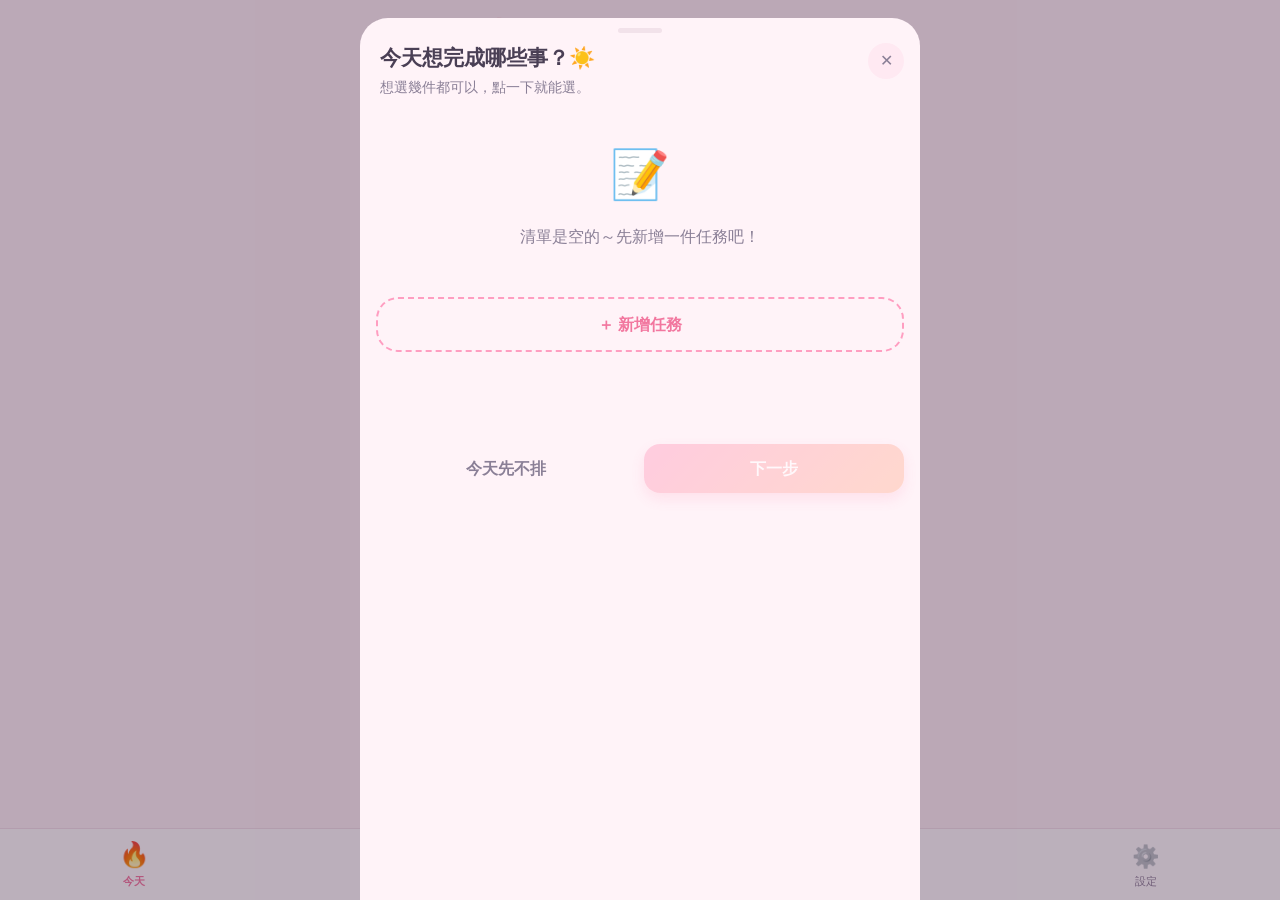
==== index.html @ 81d10139 "要拚要猛 v1.0：改善拖延症的 iPhone 主畫面小工具 - 每日規劃：昨日未完成處理、選任務、何時何地 - 2 分鐘起步動作、拆解步驟、截止日提醒 - 完成任務孵出 3D 動物（44 隻，四種稀" ====
<!doctype html>
<html lang="zh-Hant">
<head>
  <meta charset="utf-8">
  <meta name="viewport" content="width=device-width, initial-scale=1, viewport-fit=cover, user-scalable=no">
  <title>要拚要猛</title>
  <meta name="description" content="用科學方法打敗拖延，完成任務收集 3D 可愛動物">
  <meta name="theme-color" content="#FFF3F8" media="(prefers-color-scheme: light)">
  <meta name="theme-color" content="#221D2E" media="(prefers-color-scheme: dark)">
  <!-- 讓 iPhone「加入主畫面」後像 App 一樣全螢幕開啟 -->
  <meta name="apple-mobile-web-app-capable" content="yes">
  <meta name="mobile-web-app-capable" content="yes">
  <meta name="apple-mobile-web-app-title" content="要拚要猛">
  <meta name="apple-mobile-web-app-status-bar-style" content="default">
  <link rel="apple-touch-icon" href="icons/icon-180.png">
  <link rel="icon" type="image/png" href="icons/icon-192.png">
  <link rel="manifest" href="manifest.json">
  <link rel="stylesheet" href="css/style.css">
  <!-- import map：告訴瀏覽器 'three' 這個名字對應到哪個檔案 -->
  <script type="importmap">{ "imports": { "three": "./vendor/three/three.module.min.js" } }</script>
</head>
<body>
  <div id="app">
    <main id="view" class="view"></main>
    <nav class="tabbar" id="tabbar">
      <button data-tab="today" class="on"><span class="ti">🔥</span><span>今天</span></button>
      <button data-tab="list"><span class="ti">📋</span><span>清單</span></button>
      <button data-tab="calendar"><span class="ti">📅</span><span>月曆</span></button>
      <button data-tab="zoo"><span class="ti">🐾</span><span>圖鑑</span></button>
      <button data-tab="settings"><span class="ti">⚙️</span><span>設定</span></button>
    </nav>
  </div>
  <div id="sheet-root"></div>
  <div id="toast" class="toast" hidden></div>
  <noscript>請開啟 JavaScript 才能使用「要拚要猛」。</noscript>
  <script type="module" src="js/app.js"></script>
</body>
</html>
---- css/style.css ----
/* 要拚要猛 — 馬卡龍粉彩風 */
:root {
  --bg: #FFF3F8;
  --bg2: #FFE9F2;
  --card: #FFFFFF;
  --ink: #4A3F55;
  --ink2: #8A7F96;
  --line: #F2E2EA;
  --pink: #FF9EC1;
  --pink-d: #F2779F;
  --mint: #9FE3C8;
  --mint-d: #4FBF95;
  --butter: #FFE59A;
  --lav: #D3C2FF;
  --lav-d: #9C83F0;
  --sky: #AEDBFF;
  --peach: #FFC9A8;
  --warn: #FFD66B;
  --late: #FFAA80;
  --shadow: 0 6px 18px rgba(200, 120, 160, .14);
  --r: 22px;
  --safe-b: env(safe-area-inset-bottom, 0px);
  --safe-t: env(safe-area-inset-top, 0px);
  color-scheme: light;
}
@media (prefers-color-scheme: dark) {
  :root {
    --bg: #221D2E;
    --bg2: #2B2539;
    --card: #322B42;
    --ink: #F4ECFA;
    --ink2: #B6A9C6;
    --line: #413858;
    --shadow: 0 6px 18px rgba(0, 0, 0, .3);
    color-scheme: dark;
  }
}

* { box-sizing: border-box; -webkit-tap-highlight-color: transparent; }
html, body { margin: 0; height: 100%; }
body {
  background: var(--bg);
  color: var(--ink);
  font-family: -apple-system, BlinkMacSystemFont, "SF Pro Rounded", "PingFang TC", "Noto Sans TC", "Microsoft JhengHei", sans-serif;
  font-size: 16px;
  line-height: 1.45;
  -webkit-font-smoothing: antialiased;
  overscroll-behavior: none;
  -webkit-user-select: none; user-select: none;
}
input, textarea { -webkit-user-select: text; user-select: text; }
button { font: inherit; color: inherit; border: 0; background: none; cursor: pointer; padding: 0; }
input, textarea, select { font: inherit; color: var(--ink); }

#app { min-height: 100%; }
.view {
  padding: calc(var(--safe-t) + 14px) 16px calc(var(--safe-b) + 96px);
  max-width: 560px; margin: 0 auto;
  animation: fade .25s ease;
}
@keyframes fade { from { opacity: 0; transform: translateY(6px); } to { opacity: 1; transform: none; } }

/* ---------- 底部分頁 ---------- */
.tabbar {
  position: fixed; left: 0; right: 0; bottom: 0; z-index: 20;
  display: flex; justify-content: space-around;
  padding: 8px 8px calc(var(--safe-b) + 6px);
  background: color-mix(in srgb, var(--card) 88%, transparent);
  backdrop-filter: blur(14px); -webkit-backdrop-filter: blur(14px);
  border-top: 1px solid var(--line);
}
.tabbar button {
  flex: 1; display: flex; flex-direction: column; align-items: center; gap: 1px;
  font-size: 11px; color: var(--ink2); padding: 4px 0; border-radius: 14px;
  transition: transform .15s;
}
.tabbar .ti { font-size: 22px; filter: grayscale(.7); opacity: .7; transition: .2s; }
.tabbar button.on { color: var(--pink-d); font-weight: 700; }
.tabbar button.on .ti { filter: none; opacity: 1; transform: translateY(-2px) scale(1.12); }
.tabbar button:active { transform: scale(.92); }

/* ---------- 標題 ---------- */
.top { display: flex; align-items: center; justify-content: space-between; margin-bottom: 10px; }
.brand { font-size: 26px; font-weight: 900; letter-spacing: 1px; }
.brand .fire { display: inline-block; animation: flick 1.6s ease-in-out infinite; }
@keyframes flick { 50% { transform: scale(1.15) rotate(-6deg); } }
.date { color: var(--ink2); font-size: 14px; font-weight: 600; }
h2 { font-size: 19px; margin: 22px 4px 10px; display: flex; align-items: center; gap: 8px; }
h2 .sub { font-size: 13px; color: var(--ink2); font-weight: 600; }
.muted { color: var(--ink2); }
.small { font-size: 13px; }

/* ---------- 首頁夥伴 ---------- */
.hero {
  position: relative; height: 230px; border-radius: 28px; overflow: hidden;
  background:
    radial-gradient(circle at 30% 20%, rgba(255,255,255,.75), transparent 45%),
    linear-gradient(160deg, #FFE1EE 0%, #E7DDFF 55%, #D8F3EA 100%);
  box-shadow: var(--shadow);
}
@media (prefers-color-scheme: dark) {
  .hero { background: radial-gradient(circle at 30% 20%, rgba(255,255,255,.12), transparent 45%), linear-gradient(160deg, #4A3557 0%, #3A3460 55%, #2E4A4A 100%); }
}
.hero .stage-wrap { position: absolute; inset: 0; }
.stage-canvas { width: 100%; height: 100%; display: block; }
.hero .ground {
  position: absolute; left: 50%; bottom: 26px; width: 150px; height: 22px; transform: translateX(-50%);
  background: radial-gradient(ellipse, rgba(120, 80, 140, .22), transparent 70%);
}
.hero .pal-name {
  position: absolute; left: 14px; top: 12px; padding: 4px 12px; border-radius: 99px;
  background: rgba(255,255,255,.7); font-weight: 800; font-size: 14px; color: #4A3F55;
}
.hero .hud { position: absolute; right: 12px; top: 12px; display: flex; flex-direction: column; gap: 6px; align-items: flex-end; }
.pill {
  display: inline-flex; align-items: center; gap: 4px; padding: 4px 10px; border-radius: 99px;
  background: rgba(255,255,255,.75); font-size: 12px; font-weight: 800; color: #4A3F55;
}
.hero .fallback { position: absolute; inset: 0; display: grid; place-items: center; font-size: 90px; }
.mystery { text-align: center; color: #6c5a7c; }
.mystery .egg-mini { font-size: 72px; animation: wob 2.4s ease-in-out infinite; display: inline-block; }
.mystery p { margin: 4px 0 0; font-weight: 700; font-size: 14px; }
@keyframes wob { 0%,100% { transform: rotate(0); } 20% { transform: rotate(-8deg); } 40% { transform: rotate(7deg); } 60% { transform: rotate(-3deg); } }

/* ---------- 橫幅提醒 ---------- */
.banner {
  display: flex; gap: 10px; align-items: center; margin-top: 12px; padding: 12px 14px;
  border-radius: 18px; background: var(--card); box-shadow: var(--shadow); font-size: 14px; font-weight: 600;
}
.banner .bi { font-size: 22px; }
.banner.alarm { background: #FFF1C9; color: #6A5220; }
.banner.info { background: #E3F4FF; color: #2D5576; }
@media (prefers-color-scheme: dark) {
  .banner.alarm { background: #4E4228; color: #FFE7A8; }
  .banner.info { background: #263F55; color: #CBE7FF; }
}
.banner button { margin-left: auto; font-weight: 800; padding: 6px 12px; border-radius: 99px; background: rgba(255,255,255,.7); color: inherit; white-space: nowrap; }

/* ---------- 卡片 ---------- */
.card {
  background: var(--card); border-radius: var(--r); padding: 14px 16px; margin-bottom: 12px;
  box-shadow: var(--shadow); position: relative; border: 2px solid transparent;
}
.card.must { border-left: 6px solid var(--mint); }
.card.want { border-left: 6px solid var(--lav); }
.card.done { opacity: .7; }
.card.wiggle { animation: wiggle 1.2s ease-in-out 2; border-color: var(--warn); }
@keyframes wiggle { 0%,100% { transform: rotate(0); } 15% { transform: rotate(-1.6deg); } 30% { transform: rotate(1.6deg); } 45% { transform: rotate(-1deg); } 60% { transform: rotate(.6deg); } }
.card .row { display: flex; align-items: center; gap: 6px; flex-wrap: wrap; }
.card .title { font-size: 18px; font-weight: 800; margin: 6px 0 4px; word-break: break-word; }
.card.done .title { text-decoration: line-through; text-decoration-color: var(--pink); text-decoration-thickness: 2px; }
.card .meta { font-size: 13px; color: var(--ink2); display: flex; gap: 10px; flex-wrap: wrap; }
.card .more { position: absolute; right: 8px; top: 8px; width: 34px; height: 34px; border-radius: 50%; font-size: 18px; color: var(--ink2); }

.tag { font-size: 12px; font-weight: 800; padding: 2px 9px; border-radius: 99px; background: var(--bg2); }
.tag.must { background: #DDF6EC; color: #2F7F5F; }
.tag.want { background: #EEE7FF; color: #6A4FC8; }
.tag.soon { background: #FFF1C2; color: #8A6A10; }
.tag.urgent { background: #FFE0CF; color: #A2491E; }
.tag.late { background: #FFE0E8; color: #B03A64; }
.tag.ok { background: var(--bg2); color: var(--ink2); }
@media (prefers-color-scheme: dark) {
  .tag.must { background: #2C4A40; color: #A8EBD0; }
  .tag.want { background: #3D3462; color: #D5C8FF; }
  .tag.soon { background: #4C4223; color: #FFE7A0; }
  .tag.urgent { background: #4F3426; color: #FFC6A8; }
  .tag.late { background: #4F2C3A; color: #FFB8CF; }
}
.stars { color: #FFB800; font-size: 13px; letter-spacing: -1px; }
.stars .off { color: var(--line); }

.firststep {
  margin: 10px 0 6px; padding: 10px 12px; border-radius: 14px;
  background: linear-gradient(90deg, #FFF0F6, #FFF8E6); font-size: 15px; font-weight: 700; color: #6A4560;
}
@media (prefers-color-scheme: dark) { .firststep { background: linear-gradient(90deg, #45304A, #463F2E); color: #FFDDEB; } }
.firststep small { display: block; font-size: 11px; font-weight: 800; color: var(--pink-d); letter-spacing: 1px; }

.steps { list-style: none; margin: 8px 0 0; padding: 0; }
.steps li { display: flex; gap: 10px; align-items: center; padding: 6px 2px; font-size: 15px; }
.steps li.done span { text-decoration: line-through; color: var(--ink2); }
.check {
  width: 24px; height: 24px; border-radius: 8px; border: 2.5px solid var(--pink); flex: none;
  display: grid; place-items: center; font-size: 14px; color: #fff; transition: .15s;
}
.check.on { background: var(--pink); }

.hint { font-size: 13px; margin-top: 8px; padding: 8px 10px; border-radius: 12px; background: var(--bg2); color: var(--ink2); }

.actions { display: flex; gap: 8px; margin-top: 12px; }
.btn {
  flex: 1; padding: 13px 14px; border-radius: 16px; font-weight: 800; font-size: 16px;
  background: var(--bg2); color: var(--ink); transition: transform .12s, filter .12s; text-align: center;
}
.btn:active { transform: scale(.96); }
.btn:disabled { opacity: .45; }
.btn.go { background: linear-gradient(135deg, #FF9EC1, #FFB89A); color: #fff; box-shadow: 0 6px 14px rgba(255, 130, 170, .35); }
.btn.ok { background: linear-gradient(135deg, #7FDDB8, #8ECFFF); color: #fff; box-shadow: 0 6px 14px rgba(100, 200, 180, .35); }
.btn.lav { background: linear-gradient(135deg, #C2A8FF, #FFA8D6); color: #fff; }
.btn.ghost { background: transparent; color: var(--ink2); }
.btn.danger { background: #FFE0E8; color: #B03A64; }
.btn.small { flex: none; padding: 8px 14px; font-size: 14px; border-radius: 12px; }
.btn.block { display: block; width: 100%; }

.reward-mini { display: flex; align-items: center; gap: 8px; margin-top: 8px; font-size: 13px; color: var(--ink2); font-weight: 700; }
.reward-mini img { width: 40px; height: 40px; object-fit: contain; }

.empty { text-align: center; padding: 26px 16px; color: var(--ink2); }
.empty .big { font-size: 48px; }

.add-fab {
  display: flex; align-items: center; justify-content: center; gap: 6px; width: 100%; padding: 14px;
  border-radius: var(--r); border: 2.5px dashed var(--pink); color: var(--pink-d); font-weight: 800; font-size: 16px;
  background: transparent;
}
.add-fab:active { transform: scale(.98); }

.progress { height: 10px; border-radius: 99px; background: var(--bg2); overflow: hidden; margin: 2px 4px 12px; }
.progress i { display: block; height: 100%; background: linear-gradient(90deg, var(--pink), var(--butter), var(--mint)); border-radius: 99px; transition: width .5s; }

/* ---------- 分段選擇 ---------- */
.seg { display: flex; gap: 6px; background: var(--bg2); padding: 4px; border-radius: 16px; }
.seg button { flex: 1; padding: 9px 4px; border-radius: 12px; font-weight: 700; font-size: 14px; color: var(--ink2); }
.seg button.on { background: var(--card); color: var(--ink); box-shadow: 0 2px 8px rgba(0,0,0,.08); }
.seg button:disabled { opacity: .5; }

.chips { display: flex; flex-wrap: wrap; gap: 8px; }
.chip {
  padding: 8px 13px; border-radius: 99px; background: var(--bg2); font-size: 14px; font-weight: 700; color: var(--ink2);
  border: 2px solid transparent;
}
.chip.on { background: #FFE3EE; color: var(--pink-d); border-color: var(--pink); }
@media (prefers-color-scheme: dark) { .chip.on { background: #4F3044; } }

/* ---------- 表單 ---------- */
.field { margin-bottom: 16px; }
.field > label { display: block; font-weight: 800; font-size: 14px; margin: 0 4px 6px; }
.field > label .req { color: var(--pink-d); }
.field > label .opt { color: var(--ink2); font-weight: 600; font-size: 12px; }
.input {
  width: 100%; padding: 12px 14px; border-radius: 14px; border: 2px solid var(--line); background: var(--card);
  font-size: 16px; outline: none; -webkit-appearance: none; appearance: none;
}
.input:focus { border-color: var(--pink); }
.help { font-size: 12px; color: var(--ink2); margin: 6px 4px 0; }
.step-edit { display: flex; gap: 6px; margin-bottom: 6px; }
.step-edit .input { padding: 9px 12px; }
.step-edit button { width: 40px; border-radius: 12px; background: var(--bg2); }

/* ---------- 底部抽屜（Sheet） ---------- */
.sheet-back {
  position: fixed; inset: 0; z-index: 40; background: rgba(60, 30, 60, .35);
  animation: fadein .2s; display: flex; align-items: flex-end; justify-content: center;
}
@keyframes fadein { from { opacity: 0; } }
.sheet {
  width: 100%; max-width: 560px; max-height: calc(100% - var(--safe-t) - 18px); overflow: auto;
  background: var(--bg); border-radius: 28px 28px 0 0; padding: 10px 16px calc(var(--safe-b) + 20px);
  animation: up .28s cubic-bezier(.2, .9, .3, 1.15); -webkit-overflow-scrolling: touch;
}
.sheet.full { height: calc(100% - var(--safe-t) - 18px); }
@keyframes up { from { transform: translateY(100%); } }
.sheet .grab { width: 44px; height: 5px; border-radius: 9px; background: var(--line); margin: 0 auto 10px; }
.sheet h3 { font-size: 21px; margin: 4px 4px 4px; }
.sheet .lead { color: var(--ink2); margin: 0 4px 16px; font-size: 14px; }
.sheet .foot { position: sticky; bottom: calc(-1 * (var(--safe-b) + 20px)); padding: 12px 0 calc(var(--safe-b) + 20px); margin-bottom: calc(-1 * (var(--safe-b) + 20px)); background: linear-gradient(transparent, var(--bg) 30%); display: flex; gap: 8px; }
.sheet .close-x { float: right; width: 36px; height: 36px; border-radius: 50%; background: var(--bg2); font-size: 16px; color: var(--ink2); }

.pick {
  display: flex; align-items: center; gap: 12px; padding: 12px 14px; background: var(--card); border-radius: 18px;
  margin-bottom: 8px; box-shadow: var(--shadow); border: 2px solid transparent; width: 100%; text-align: left;
}
.pick.on { border-color: var(--pink); background: #FFF6FA; }
@media (prefers-color-scheme: dark) { .pick.on { background: #3E2F47; } }
.pick .pt { flex: 1; min-width: 0; }
.pick .pt b { display: block; font-size: 16px; word-break: break-word; }
.pick .pt span { font-size: 12px; color: var(--ink2); }

.plan-item { background: var(--card); border-radius: 20px; padding: 14px; margin-bottom: 12px; box-shadow: var(--shadow); }
.plan-item b { font-size: 16px; display: block; margin-bottom: 8px; }
.plan-item .time-in { width: auto; padding: 7px 10px; font-size: 14px; border-radius: 99px; }
.plan-item .where-in { margin-top: 10px; }

.review-item { background: var(--card); border-radius: 20px; padding: 14px; margin-bottom: 12px; box-shadow: var(--shadow); }
.review-item b { display: block; font-size: 16px; margin-bottom: 2px; }
.review-item .grid4 { display: grid; grid-template-columns: 1fr 1fr; gap: 8px; margin-top: 10px; }
.review-item .grid4 .btn { padding: 10px 6px; font-size: 14px; }

/* ---------- 開始（起步）畫面 ---------- */
.launch { text-align: center; padding: 10px 6px 0; }
.launch .rocket { font-size: 64px; animation: hover 1.8s ease-in-out infinite; display: inline-block; }
@keyframes hover { 50% { transform: translateY(-8px) rotate(-4deg); } }
.launch .only { font-size: 14px; font-weight: 800; color: var(--pink-d); margin-top: 6px; }
.launch .stepbig {
  font-size: 24px; font-weight: 900; margin: 12px 0 8px; padding: 18px 14px; border-radius: 22px;
  background: linear-gradient(135deg, #FFE6F0, #FFF4D6); color: #5A3A50; word-break: break-word;
}
@media (prefers-color-scheme: dark) { .launch .stepbig { background: linear-gradient(135deg, #4A3048, #4A4130); color: #FFE6F0; } }
.launch .soft { color: var(--ink2); font-size: 14px; margin: 0 0 16px; }

/* ---------- 獎勵（孵蛋）畫面 ---------- */
.reward {
  position: fixed; inset: 0; z-index: 60; display: flex; flex-direction: column; align-items: center; justify-content: center;
  background: radial-gradient(circle at 50% 40%, #FFF7FB 0%, #FFE3EF 45%, #E9DDFF 100%);
  padding: calc(var(--safe-t) + 20px) 20px calc(var(--safe-b) + 24px); text-align: center; animation: fadein .25s;
}
@media (prefers-color-scheme: dark) { .reward { background: radial-gradient(circle at 50% 40%, #4A3A5C 0%, #33294A 50%, #221D2E 100%); } }
.reward .r-title { font-size: 24px; font-weight: 900; margin: 0; min-height: 34px; }
.reward .r-sub { color: var(--ink2); font-weight: 700; margin: 4px 0 0; min-height: 22px; }
.reward .stage-box { position: relative; width: min(340px, 90vw); height: min(340px, 52vh); }
.reward .stage-box .stage-wrap { position: absolute; inset: 0; opacity: 0; transition: opacity .4s; }
.reward .stage-box .stage-wrap.show { opacity: 1; }
.badge { display: inline-block; padding: 4px 14px; border-radius: 99px; color: #fff; font-weight: 900; font-size: 14px; margin-top: 6px; }
.reward .new { color: #FF5E99; font-weight: 900; letter-spacing: 2px; }
.reward .info { min-height: 96px; }
.reward .sticker-note { margin-top: 10px; font-weight: 800; font-size: 15px; }
.reward .sticker-note .st { font-size: 34px; display: inline-block; animation: pop .5s cubic-bezier(.3, 1.8, .5, 1); vertical-align: middle; }
.reward .btn { max-width: 300px; width: 100%; margin-top: 14px; flex: none; }
.reward .hidden { visibility: hidden; }

.egg {
  position: absolute; left: 50%; top: 50%; width: 130px; height: 165px; margin: -82px 0 0 -65px;
  border-radius: 50% 50% 50% 50% / 60% 60% 40% 40%;
  background: radial-gradient(circle at 35% 30%, #fff 0 12%, transparent 13%), var(--egg, #ddd);
  box-shadow: inset -12px -16px 0 rgba(0,0,0,.08), 0 18px 30px rgba(120, 60, 120, .25);
  animation: eggwob 1.7s ease-in-out forwards;
}
.egg::after {
  content: ''; position: absolute; left: 0; right: 0; top: 46%; height: 18px;
  background: repeating-linear-gradient(135deg, rgba(255,255,255,.55) 0 10px, transparent 10px 20px);
}
.egg.hatch { animation: hatch .45s ease-in forwards; }
@keyframes eggwob {
  0% { transform: scale(.4); } 15% { transform: scale(1.05); } 25% { transform: scale(1) rotate(0); }
  40% { transform: rotate(-10deg); } 50% { transform: rotate(10deg); } 60% { transform: rotate(-14deg); }
  70% { transform: rotate(14deg); } 80% { transform: rotate(-18deg) scale(1.05); } 90% { transform: rotate(18deg) scale(1.08); } 100% { transform: rotate(0) scale(1.12); }
}
@keyframes hatch { to { transform: scale(1.8); opacity: 0; filter: brightness(2.4); } }
.flash { position: absolute; inset: -40px; border-radius: 50%; background: radial-gradient(circle, #fff, transparent 65%); animation: flash .7s ease-out forwards; pointer-events: none; }
@keyframes flash { from { opacity: 1; transform: scale(.3); } to { opacity: 0; transform: scale(1.4); } }
@keyframes pop { from { transform: scale(0) rotate(-30deg); } to { transform: scale(1) rotate(0); } }

.confetti { position: fixed; inset: 0; pointer-events: none; overflow: hidden; z-index: 61; }
.confetti i { position: absolute; top: -20px; width: 10px; height: 14px; border-radius: 3px; animation: fall linear forwards; }
@keyframes fall { to { transform: translateY(110vh) rotate(720deg); } }

/* ---------- 月曆 ---------- */
.cal-head { display: flex; align-items: center; justify-content: space-between; margin: 4px 0 12px; }
.cal-head h1 { font-size: 22px; margin: 0; }
.cal-head button { width: 40px; height: 40px; border-radius: 50%; background: var(--card); box-shadow: var(--shadow); font-size: 18px; }
.stat-row { display: grid; grid-template-columns: repeat(3, 1fr); gap: 8px; margin-bottom: 12px; }
.stat { background: var(--card); border-radius: 18px; padding: 10px; text-align: center; box-shadow: var(--shadow); }
.stat b { display: block; font-size: 22px; }
.stat span { font-size: 12px; color: var(--ink2); font-weight: 700; }
.cal { background: var(--card); border-radius: 24px; padding: 12px 8px; box-shadow: var(--shadow); }
.cal .wk, .cal .grid { display: grid; grid-template-columns: repeat(7, 1fr); gap: 4px; }
.cal .wk div { text-align: center; font-size: 12px; font-weight: 800; color: var(--ink2); padding-bottom: 6px; }
.cal .cell {
  aspect-ratio: 1 / 1.12; border-radius: 14px; background: var(--bg); position: relative; display: flex;
  flex-direction: column; align-items: center; justify-content: center; font-size: 12px; color: var(--ink2);
}
.cal .cell.blank { background: transparent; }
.cal .cell .n { position: absolute; top: 3px; left: 6px; font-weight: 800; font-size: 11px; }
.cal .cell .st { font-size: 26px; margin-top: 8px; filter: drop-shadow(0 0 1.5px #fff) drop-shadow(0 2px 2px rgba(0,0,0,.15)); transform: rotate(-8deg); }
.cal .cell.has { background: #FFF0F6; }
@media (prefers-color-scheme: dark) { .cal .cell.has { background: #3E2F47; } }
.cal .cell.today { box-shadow: inset 0 0 0 2.5px var(--pink); }
.cal .cell.sel { background: #FFE0EC; }
@media (prefers-color-scheme: dark) { .cal .cell.sel { background: #5A3A55; } }
.cal .cell.future { opacity: .45; }
.day-detail { margin-top: 14px; }
.done-row { display: flex; align-items: center; gap: 10px; background: var(--card); border-radius: 16px; padding: 8px 12px; margin-bottom: 8px; box-shadow: var(--shadow); }
.done-row img { width: 46px; height: 46px; object-fit: contain; }
.done-row b { font-size: 15px; }

/* ---------- 圖鑑 ---------- */
.zoo-top { display: grid; grid-template-columns: 1fr 1fr; gap: 10px; margin-bottom: 6px; }
.box { background: var(--card); border-radius: 20px; padding: 12px 14px; box-shadow: var(--shadow); }
.box .k { font-size: 12px; color: var(--ink2); font-weight: 800; }
.box .v { font-size: 22px; font-weight: 900; }
.box .lg { font-size: 16px; letter-spacing: 1px; }
.ex-row { display: flex; gap: 8px; margin-top: 10px; }
.ex-row .btn { padding: 10px 6px; font-size: 13px; }
.rar-title { display: flex; align-items: center; gap: 8px; margin: 22px 4px 10px; font-weight: 900; font-size: 17px; }
.rar-title .dot { width: 12px; height: 12px; border-radius: 50%; }
.rar-title .cnt { font-size: 13px; color: var(--ink2); font-weight: 700; }
.zoo-grid { display: grid; grid-template-columns: repeat(3, 1fr); gap: 10px; }
.mon {
  background: var(--card); border-radius: 20px; padding: 6px 6px 8px; text-align: center; box-shadow: var(--shadow);
  border: 2.5px solid transparent; position: relative;
}
.mon .pic { aspect-ratio: 1; display: grid; place-items: center; border-radius: 16px; background: var(--bg); overflow: hidden; }
.mon img { width: 100%; height: 100%; object-fit: contain; }
.mon.locked img { filter: brightness(0) opacity(.18); }
@media (prefers-color-scheme: dark) { .mon.locked img { filter: brightness(0) invert(1) opacity(.12); } }
.mon .nm { font-size: 12px; font-weight: 800; margin-top: 4px; white-space: nowrap; overflow: hidden; text-overflow: ellipsis; }
.mon .ct { position: absolute; right: 6px; top: 6px; font-size: 11px; font-weight: 900; padding: 1px 7px; border-radius: 99px; background: rgba(255,255,255,.85); color: #6a5a7a; }
.mon .fav { position: absolute; left: 6px; top: 4px; font-size: 16px; }
.mon.rare { border-color: #CDE8FF; }
.mon.epic { border-color: #E3D6FF; }
.mon.legend { border-color: #FFE7A0; background: linear-gradient(160deg, var(--card), #FFF6D8); }
@media (prefers-color-scheme: dark) { .mon.legend { background: linear-gradient(160deg, var(--card), #4A4230); } .mon.rare { border-color: #33506A; } .mon.epic { border-color: #4A3F72; } .mon.legend { border-color: #6F5E2A; } }
.mon .spin { width: 28px; height: 28px; border-radius: 50%; border: 3px solid var(--line); border-top-color: var(--pink); animation: spin 1s linear infinite; }
@keyframes spin { to { transform: rotate(360deg); } }

.viewer-stage { position: relative; height: 330px; border-radius: 26px; overflow: hidden; background: linear-gradient(160deg, #FFE1EE 0%, #E7DDFF 55%, #D8F3EA 100%); }
@media (prefers-color-scheme: dark) { .viewer-stage { background: linear-gradient(160deg, #4A3557 0%, #3A3460 55%, #2E4A4A 100%); } }
.viewer-stage .drag-hint { position: absolute; bottom: 10px; left: 0; right: 0; text-align: center; font-size: 12px; color: #7a6a8a; font-weight: 700; pointer-events: none; }

/* ---------- 設定 ---------- */
.set-group { background: var(--card); border-radius: 22px; box-shadow: var(--shadow); overflow: hidden; margin-bottom: 14px; }
.set-row { display: flex; align-items: center; gap: 12px; padding: 14px 16px; border-bottom: 1px solid var(--line); width: 100%; text-align: left; }
.set-row:last-child { border-bottom: 0; }
.set-row .si { font-size: 22px; }
.set-row .st { flex: 1; }
.set-row .st b { display: block; }
.set-row .st span { font-size: 12px; color: var(--ink2); }
.set-row.danger b { color: #C9416F; }
.about { font-size: 14px; color: var(--ink2); padding: 4px 6px; }
.about h4 { color: var(--ink); margin: 14px 0 4px; font-size: 15px; }
.about p { margin: 0 0 8px; }

/* ---------- 提示訊息 ---------- */
.toast {
  position: fixed; left: 50%; top: calc(var(--safe-t) + 12px); transform: translateX(-50%); z-index: 70;
  background: #4A3F55; color: #fff; padding: 11px 16px; border-radius: 99px; font-weight: 700; font-size: 14px;
  display: flex; align-items: center; gap: 12px; box-shadow: 0 8px 20px rgba(0,0,0,.2); max-width: calc(100% - 32px);
  animation: toastin .25s cubic-bezier(.2, .9, .3, 1.3);
}
.toast button { color: #FFC2DA; font-weight: 900; white-space: nowrap; }
@keyframes toastin { from { transform: translate(-50%, -20px); opacity: 0; } }
.toast[hidden] { display: none; }

@media (prefers-reduced-motion: reduce) {
  *, *::before, *::after { animation-duration: .01ms !important; animation-iteration-count: 1 !important; transition: none !important; }
}
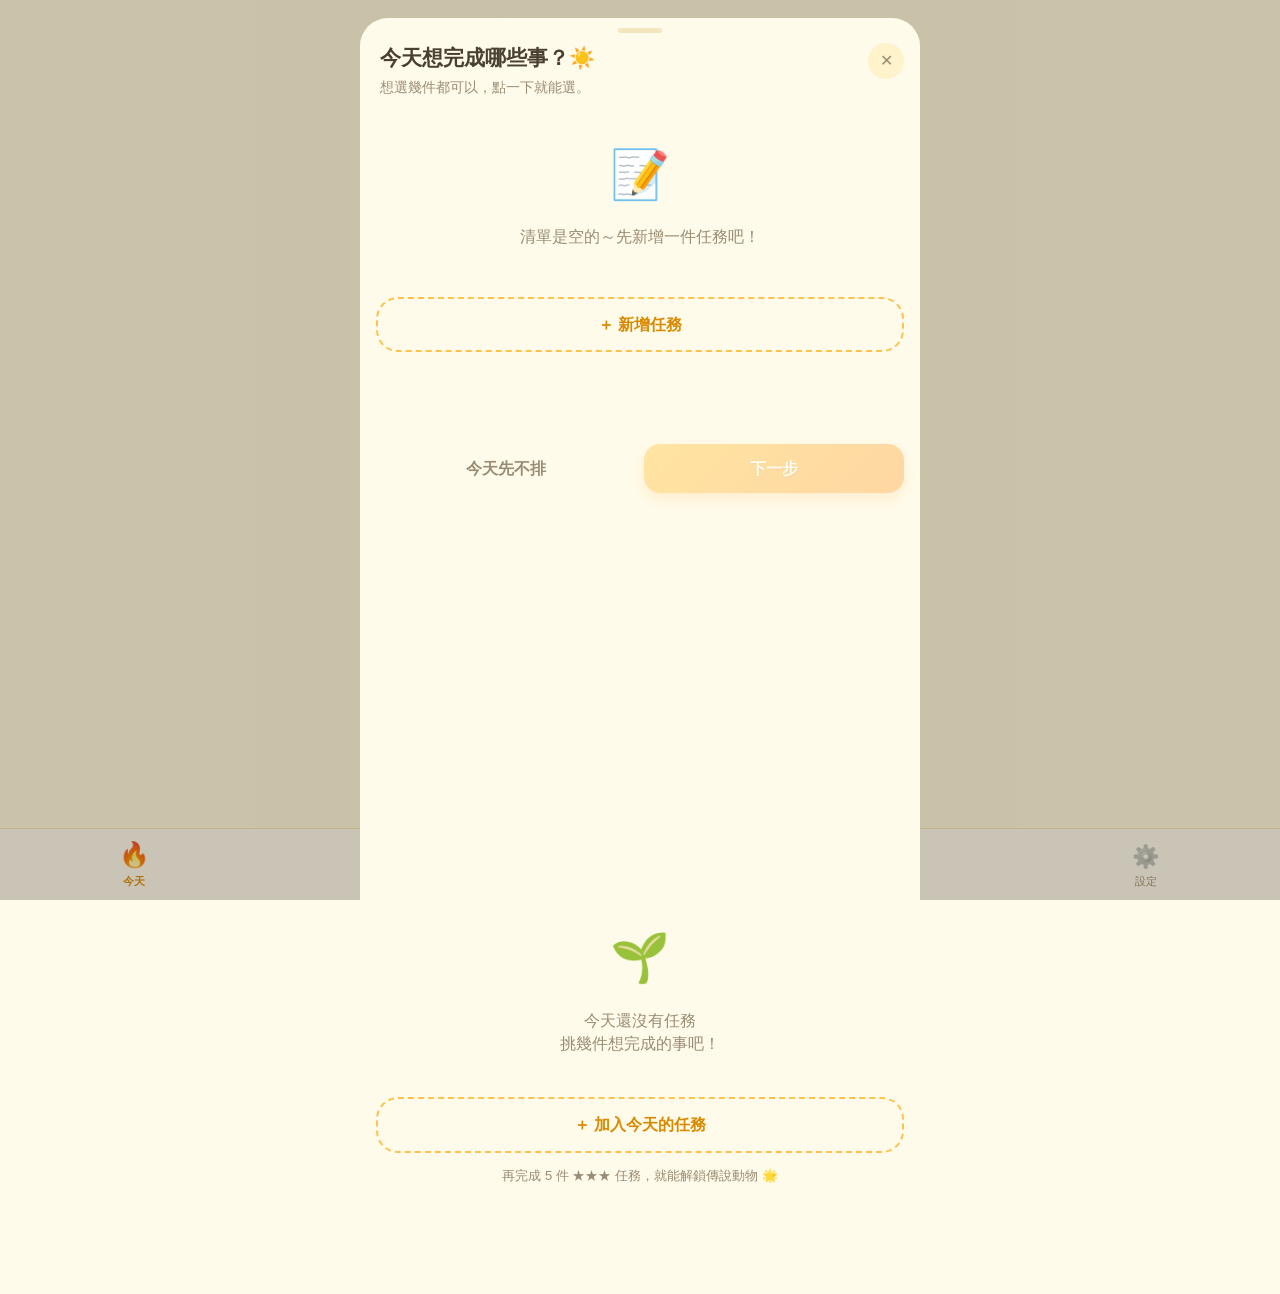
==== commit c9bc0e58: "要拚要猛 v2.1：清單拖曳排序、滑動刪除、淡黃白配色 - 清單：長按拖曳調整順序、向左滑露出刪除按鈕（滑到底直接刪除），可復原 - 「必須做」改用 ‼️、「想做」改用 👍；時間不再加圖示；起步動作改" ====
--- a/index.html
+++ b/index.html
@@ -5,8 +5,8 @@
   <meta name="viewport" content="width=device-width, initial-scale=1, viewport-fit=cover, user-scalable=no">
   <title>要拚要猛</title>
   <meta name="description" content="用科學方法打敗拖延，完成任務收集 3D 可愛動物">
-  <meta name="theme-color" content="#FFF3F8" media="(prefers-color-scheme: light)">
-  <meta name="theme-color" content="#221D2E" media="(prefers-color-scheme: dark)">
+  <meta name="theme-color" content="#FFFBEA">
+  <meta name="color-scheme" content="light only">
   <!-- 讓 iPhone「加入主畫面」後像 App 一樣全螢幕開啟 -->
   <meta name="apple-mobile-web-app-capable" content="yes">
   <meta name="mobile-web-app-capable" content="yes">
--- a/css/style.css
+++ b/css/style.css
@@ -1,13 +1,13 @@
 /* 要拚要猛 — 馬卡龍粉彩風 */
 :root {
-  --bg: #FFF3F8;
-  --bg2: #FFE9F2;
+  --bg: #FFFBEA;
+  --bg2: #FFF3CC;
   --card: #FFFFFF;
-  --ink: #4A3F55;
-  --ink2: #8A7F96;
-  --line: #F2E2EA;
-  --pink: #FF9EC1;
-  --pink-d: #F2779F;
+  --ink: #4A4032;
+  --ink2: #9A8C73;
+  --line: #F3E6BF;
+  --pink: #FFC24D;
+  --pink-d: #D98A00;
   --mint: #9FE3C8;
   --mint-d: #4FBF95;
   --butter: #FFE59A;
@@ -17,23 +17,11 @@
   --peach: #FFC9A8;
   --warn: #FFD66B;
   --late: #FFAA80;
-  --shadow: 0 6px 18px rgba(200, 120, 160, .14);
+  --shadow: 0 6px 18px rgba(190, 150, 50, .14);
   --r: 22px;
   --safe-b: env(safe-area-inset-bottom, 0px);
   --safe-t: env(safe-area-inset-top, 0px);
   color-scheme: light;
-}
-@media (prefers-color-scheme: dark) {
-  :root {
-    --bg: #221D2E;
-    --bg2: #2B2539;
-    --card: #322B42;
-    --ink: #F4ECFA;
-    --ink2: #B6A9C6;
-    --line: #413858;
-    --shadow: 0 6px 18px rgba(0, 0, 0, .3);
-    color-scheme: dark;
-  }
 }
 
 * { box-sizing: border-box; -webkit-tap-highlight-color: transparent; }
@@ -94,18 +82,15 @@
 .hero {
   position: relative; height: 230px; border-radius: 28px; overflow: hidden;
   background:
-    radial-gradient(circle at 30% 20%, rgba(255,255,255,.75), transparent 45%),
-    linear-gradient(160deg, #FFE1EE 0%, #E7DDFF 55%, #D8F3EA 100%);
+    radial-gradient(circle at 30% 20%, rgba(255,255,255,.9), transparent 45%),
+    linear-gradient(160deg, #FFF4C9 0%, #FFFFFF 55%, #FFEFB8 100%);
   box-shadow: var(--shadow);
-}
-@media (prefers-color-scheme: dark) {
-  .hero { background: radial-gradient(circle at 30% 20%, rgba(255,255,255,.12), transparent 45%), linear-gradient(160deg, #4A3557 0%, #3A3460 55%, #2E4A4A 100%); }
 }
 .hero .stage-wrap { position: absolute; inset: 0; }
 .stage-canvas { width: 100%; height: 100%; display: block; }
 .hero .ground {
   position: absolute; left: 50%; bottom: 26px; width: 150px; height: 22px; transform: translateX(-50%);
-  background: radial-gradient(ellipse, rgba(120, 80, 140, .22), transparent 70%);
+  background: radial-gradient(ellipse, rgba(140, 110, 40, .22), transparent 70%);
 }
 .hero .pal-name {
   position: absolute; left: 14px; top: 12px; padding: 4px 12px; border-radius: 99px;
@@ -117,7 +102,7 @@
   background: rgba(255,255,255,.75); font-size: 12px; font-weight: 800; color: #4A3F55;
 }
 .hero .fallback { position: absolute; inset: 0; display: grid; place-items: center; font-size: 90px; }
-.mystery { text-align: center; color: #6c5a7c; }
+.mystery { text-align: center; color: #7A6A4A; }
 .mystery .egg-mini { font-size: 72px; animation: wob 2.4s ease-in-out infinite; display: inline-block; }
 .mystery p { margin: 4px 0 0; font-weight: 700; font-size: 14px; }
 @keyframes wob { 0%,100% { transform: rotate(0); } 20% { transform: rotate(-8deg); } 40% { transform: rotate(7deg); } 60% { transform: rotate(-3deg); } }
@@ -130,10 +115,6 @@
 .banner .bi { font-size: 22px; }
 .banner.alarm { background: #FFF1C9; color: #6A5220; }
 .banner.info { background: #E3F4FF; color: #2D5576; }
-@media (prefers-color-scheme: dark) {
-  .banner.alarm { background: #4E4228; color: #FFE7A8; }
-  .banner.info { background: #263F55; color: #CBE7FF; }
-}
 .banner button { margin-left: auto; font-weight: 800; padding: 6px 12px; border-radius: 99px; background: rgba(255,255,255,.7); color: inherit; white-space: nowrap; }
 
 /* ---------- 卡片 ---------- */
@@ -159,21 +140,13 @@
 .tag.urgent { background: #FFE0CF; color: #A2491E; }
 .tag.late { background: #FFE0E8; color: #B03A64; }
 .tag.ok { background: var(--bg2); color: var(--ink2); }
-@media (prefers-color-scheme: dark) {
-  .tag.must { background: #2C4A40; color: #A8EBD0; }
-  .tag.want { background: #3D3462; color: #D5C8FF; }
-  .tag.soon { background: #4C4223; color: #FFE7A0; }
-  .tag.urgent { background: #4F3426; color: #FFC6A8; }
-  .tag.late { background: #4F2C3A; color: #FFB8CF; }
-}
 .stars { color: #FFB800; font-size: 13px; letter-spacing: -1px; }
 .stars .off { color: var(--line); }
 
 .firststep {
   margin: 10px 0 6px; padding: 10px 12px; border-radius: 14px;
-  background: linear-gradient(90deg, #FFF0F6, #FFF8E6); font-size: 15px; font-weight: 700; color: #6A4560;
-}
-@media (prefers-color-scheme: dark) { .firststep { background: linear-gradient(90deg, #45304A, #463F2E); color: #FFDDEB; } }
+  background: linear-gradient(90deg, #FFF6D6, #FFFDF4); font-size: 15px; font-weight: 700; color: #6A5020;
+}
 .firststep small { display: block; font-size: 11px; font-weight: 800; color: var(--pink-d); letter-spacing: 1px; }
 
 .steps { list-style: none; margin: 8px 0 0; padding: 0; }
@@ -194,9 +167,9 @@
 }
 .btn:active { transform: scale(.96); }
 .btn:disabled { opacity: .45; }
-.btn.go { background: linear-gradient(135deg, #FF9EC1, #FFB89A); color: #fff; box-shadow: 0 6px 14px rgba(255, 130, 170, .35); }
+.btn.go { background: linear-gradient(135deg, #FFC94D, #FFA94D); color: #fff; box-shadow: 0 6px 14px rgba(255, 170, 60, .35); text-shadow: 0 1px 2px rgba(150, 90, 0, .25); }
 .btn.ok { background: linear-gradient(135deg, #7FDDB8, #8ECFFF); color: #fff; box-shadow: 0 6px 14px rgba(100, 200, 180, .35); }
-.btn.lav { background: linear-gradient(135deg, #C2A8FF, #FFA8D6); color: #fff; }
+.btn.lav { background: linear-gradient(135deg, #FFE08A, #FFC46B); color: #6A4A10; }
 .btn.ghost { background: transparent; color: var(--ink2); }
 .btn.danger { background: #FFE0E8; color: #B03A64; }
 .btn.small { flex: none; padding: 8px 14px; font-size: 14px; border-radius: 12px; }
@@ -229,8 +202,7 @@
   padding: 8px 13px; border-radius: 99px; background: var(--bg2); font-size: 14px; font-weight: 700; color: var(--ink2);
   border: 2px solid transparent;
 }
-.chip.on { background: #FFE3EE; color: var(--pink-d); border-color: var(--pink); }
-@media (prefers-color-scheme: dark) { .chip.on { background: #4F3044; } }
+.chip.on { background: #FFF0C2; color: var(--pink-d); border-color: var(--pink); }
 
 /* ---------- 表單 ---------- */
 .field { margin-bottom: 16px; }
@@ -249,7 +221,7 @@
 
 /* ---------- 底部抽屜（Sheet） ---------- */
 .sheet-back {
-  position: fixed; inset: 0; z-index: 40; background: rgba(60, 30, 60, .35);
+  position: fixed; inset: 0; z-index: 40; background: rgba(80, 60, 20, .3);
   animation: fadein .2s; display: flex; align-items: flex-end; justify-content: center;
 }
 @keyframes fadein { from { opacity: 0; } }
@@ -270,8 +242,7 @@
   display: flex; align-items: center; gap: 12px; padding: 12px 14px; background: var(--card); border-radius: 18px;
   margin-bottom: 8px; box-shadow: var(--shadow); border: 2px solid transparent; width: 100%; text-align: left;
 }
-.pick.on { border-color: var(--pink); background: #FFF6FA; }
-@media (prefers-color-scheme: dark) { .pick.on { background: #3E2F47; } }
+.pick.on { border-color: var(--pink); background: #FFFAE6; }
 .pick .pt { flex: 1; min-width: 0; }
 .pick .pt b { display: block; font-size: 16px; word-break: break-word; }
 .pick .pt span { font-size: 12px; color: var(--ink2); }
@@ -293,18 +264,16 @@
 .launch .only { font-size: 14px; font-weight: 800; color: var(--pink-d); margin-top: 6px; }
 .launch .stepbig {
   font-size: 24px; font-weight: 900; margin: 12px 0 8px; padding: 18px 14px; border-radius: 22px;
-  background: linear-gradient(135deg, #FFE6F0, #FFF4D6); color: #5A3A50; word-break: break-word;
-}
-@media (prefers-color-scheme: dark) { .launch .stepbig { background: linear-gradient(135deg, #4A3048, #4A4130); color: #FFE6F0; } }
+  background: linear-gradient(135deg, #FFF0B8, #FFFBEA); color: #5A4520; word-break: break-word;
+}
 .launch .soft { color: var(--ink2); font-size: 14px; margin: 0 0 16px; }
 
 /* ---------- 獎勵（孵蛋）畫面 ---------- */
 .reward {
   position: fixed; inset: 0; z-index: 60; display: flex; flex-direction: column; align-items: center; justify-content: center;
-  background: radial-gradient(circle at 50% 40%, #FFF7FB 0%, #FFE3EF 45%, #E9DDFF 100%);
+  background: radial-gradient(circle at 50% 40%, #FFFFFF 0%, #FFF6D6 45%, #FFE6A0 100%);
   padding: calc(var(--safe-t) + 20px) 20px calc(var(--safe-b) + 24px); text-align: center; animation: fadein .25s;
 }
-@media (prefers-color-scheme: dark) { .reward { background: radial-gradient(circle at 50% 40%, #4A3A5C 0%, #33294A 50%, #221D2E 100%); } }
 .reward .r-title { font-size: 24px; font-weight: 900; margin: 0; min-height: 34px; }
 .reward .r-sub { color: var(--ink2); font-weight: 700; margin: 4px 0 0; min-height: 22px; }
 .reward .stage-box { position: relative; width: min(340px, 90vw); height: min(340px, 52vh); }
@@ -362,11 +331,9 @@
 .cal .cell.blank { background: transparent; }
 .cal .cell .n { position: absolute; top: 3px; left: 6px; font-weight: 800; font-size: 11px; }
 .cal .cell .st { font-size: 26px; margin-top: 8px; filter: drop-shadow(0 0 1.5px #fff) drop-shadow(0 2px 2px rgba(0,0,0,.15)); transform: rotate(-8deg); }
-.cal .cell.has { background: #FFF0F6; }
-@media (prefers-color-scheme: dark) { .cal .cell.has { background: #3E2F47; } }
+.cal .cell.has { background: #FFF6D6; }
 .cal .cell.today { box-shadow: inset 0 0 0 2.5px var(--pink); }
-.cal .cell.sel { background: #FFE0EC; }
-@media (prefers-color-scheme: dark) { .cal .cell.sel { background: #5A3A55; } }
+.cal .cell.sel { background: #FFEDB3; }
 .cal .cell.future { opacity: .45; }
 .day-detail { margin-top: 14px; }
 .done-row { display: flex; align-items: center; gap: 10px; background: var(--card); border-radius: 16px; padding: 8px 12px; margin-bottom: 8px; box-shadow: var(--shadow); }
@@ -392,19 +359,16 @@
 .mon .pic { aspect-ratio: 1; display: grid; place-items: center; border-radius: 16px; background: var(--bg); overflow: hidden; }
 .mon img { width: 100%; height: 100%; object-fit: contain; }
 .mon.locked img { filter: brightness(0) opacity(.18); }
-@media (prefers-color-scheme: dark) { .mon.locked img { filter: brightness(0) invert(1) opacity(.12); } }
 .mon .nm { font-size: 12px; font-weight: 800; margin-top: 4px; white-space: nowrap; overflow: hidden; text-overflow: ellipsis; }
 .mon .ct { position: absolute; right: 6px; top: 6px; font-size: 11px; font-weight: 900; padding: 1px 7px; border-radius: 99px; background: rgba(255,255,255,.85); color: #6a5a7a; }
 .mon .fav { position: absolute; left: 6px; top: 4px; font-size: 16px; }
 .mon.rare { border-color: #CDE8FF; }
 .mon.epic { border-color: #E3D6FF; }
 .mon.legend { border-color: #FFE7A0; background: linear-gradient(160deg, var(--card), #FFF6D8); }
-@media (prefers-color-scheme: dark) { .mon.legend { background: linear-gradient(160deg, var(--card), #4A4230); } .mon.rare { border-color: #33506A; } .mon.epic { border-color: #4A3F72; } .mon.legend { border-color: #6F5E2A; } }
 .mon .spin { width: 28px; height: 28px; border-radius: 50%; border: 3px solid var(--line); border-top-color: var(--pink); animation: spin 1s linear infinite; }
 @keyframes spin { to { transform: rotate(360deg); } }
 
-.viewer-stage { position: relative; height: 330px; border-radius: 26px; overflow: hidden; background: linear-gradient(160deg, #FFE1EE 0%, #E7DDFF 55%, #D8F3EA 100%); }
-@media (prefers-color-scheme: dark) { .viewer-stage { background: linear-gradient(160deg, #4A3557 0%, #3A3460 55%, #2E4A4A 100%); } }
+.viewer-stage { position: relative; height: 330px; border-radius: 26px; overflow: hidden; background: linear-gradient(160deg, #FFF4C9 0%, #FFFFFF 55%, #FFEFB8 100%); }
 .viewer-stage .drag-hint { position: absolute; bottom: 10px; left: 0; right: 0; text-align: center; font-size: 12px; color: #7a6a8a; font-weight: 700; pointer-events: none; }
 
 /* ---------- 設定 ---------- */
@@ -423,14 +387,60 @@
 /* ---------- 提示訊息 ---------- */
 .toast {
   position: fixed; left: 50%; top: calc(var(--safe-t) + 12px); transform: translateX(-50%); z-index: 70;
-  background: #4A3F55; color: #fff; padding: 11px 16px; border-radius: 99px; font-weight: 700; font-size: 14px;
+  background: #5A4A30; color: #fff; padding: 11px 16px; border-radius: 99px; font-weight: 700; font-size: 14px;
   display: flex; align-items: center; gap: 12px; box-shadow: 0 8px 20px rgba(0,0,0,.2); max-width: calc(100% - 32px);
   animation: toastin .25s cubic-bezier(.2, .9, .3, 1.3);
 }
-.toast button { color: #FFC2DA; font-weight: 900; white-space: nowrap; }
+.toast button { color: #FFE08A; font-weight: 900; white-space: nowrap; }
 @keyframes toastin { from { transform: translate(-50%, -20px); opacity: 0; } }
 .toast[hidden] { display: none; }
 
 @media (prefers-reduced-motion: reduce) {
   *, *::before, *::after { animation-duration: .01ms !important; animation-iteration-count: 1 !important; transition: none !important; }
 }
+
+/* ---------- 每日習慣 ---------- */
+.card.habit.water { border-left: 6px solid var(--sky); }
+.card.habit.ex { border-left: 6px solid var(--peach); }
+.card.habit.hdone { background: linear-gradient(135deg, var(--card) 60%, #F1FAFF); }
+.card.habit.ex.hdone { background: linear-gradient(135deg, var(--card) 60%, #FFF6EC); }
+.card.habit .title small { font-size: 14px; font-weight: 700; }
+.tag.water { background: #DDF0FF; color: #2D6A9C; }
+.tag.ex { background: #FFE9D6; color: #A2561E; }
+.wbar { height: 12px; border-radius: 99px; background: var(--bg2); overflow: hidden; margin: 4px 0 12px; }
+.wbar i { display: block; height: 100%; border-radius: 99px; background: linear-gradient(90deg, #AEDBFF, #7CC4FF, #9FE3C8); transition: width .4s; }
+.chip.wchip { background: #E6F4FF; color: #2D6A9C; }
+.ex-add { display: flex; gap: 8px; margin-top: 10px; }
+.ex-add .input { padding: 10px 12px; font-size: 15px; }
+.x-del { width: 30px; height: 30px; border-radius: 10px; color: var(--ink2); background: var(--bg2); flex: none; }
+.chip.fav { display: inline-flex; align-items: center; gap: 6px; padding-right: 6px; }
+.chip.fav button { width: 22px; height: 22px; border-radius: 50%; background: rgba(0,0,0,.06); font-size: 11px; }
+.goal-row { display: flex; align-items: center; gap: 8px; font-weight: 800; }
+.goal-row .input { flex: 1; }
+.week7 { display: grid; grid-template-columns: repeat(8, 1fr); gap: 4px; text-align: center; }
+.w7 { display: flex; flex-direction: column; gap: 4px; font-size: 18px; }
+.w7 b { font-size: 12px; color: var(--ink2); }
+.w7.lbl { order: -1; }
+.seg.seg4 button { font-size: 12.5px; padding: 9px 2px; }
+.cal .cell .amt { font-size: 10px; font-weight: 800; color: var(--ink2); margin-top: 8px; }
+.cal.water .cell.has { background: #E3F4FF; }
+.cal.ex .cell.has { background: #FFF1E0; }
+.cal .cell:disabled { cursor: default; }
+.stat b small { font-size: 13px; }
+.stat .top-ex { font-size: 16px; line-height: 1.6; white-space: nowrap; overflow: hidden; text-overflow: ellipsis; }
+.log-list { display: grid; grid-template-columns: 1fr 1fr; gap: 6px 14px; font-size: 14px; }
+.log-list div { display: flex; justify-content: space-between; }
+.day-detail h2 .sub { font-size: 13px; }
+
+/* ---------- 清單：滑動刪除、拖曳排序 ---------- */
+.swipe { position: relative; margin-bottom: 12px; transition: transform .2s ease; }
+.swipe .card { margin: 0; transition: transform .25s ease; touch-action: pan-y; -webkit-touch-callout: none; z-index: 1; }
+.swipe-del {
+  position: absolute; right: 0; top: 0; bottom: 0; width: 82px; border-radius: var(--r);
+  background: #FF6B6B; color: #fff; font-weight: 800; font-size: 14px; line-height: 1.5;
+}
+.swipe.dragging { z-index: 10; transition: none; }
+.swipe.dragging .card { box-shadow: 0 16px 34px rgba(150, 110, 20, .28); }
+.swipe.dragging .swipe-del { visibility: hidden; }
+.swipe .card.done { opacity: 1; }
+.swipe .card.done > * { opacity: .7; }
